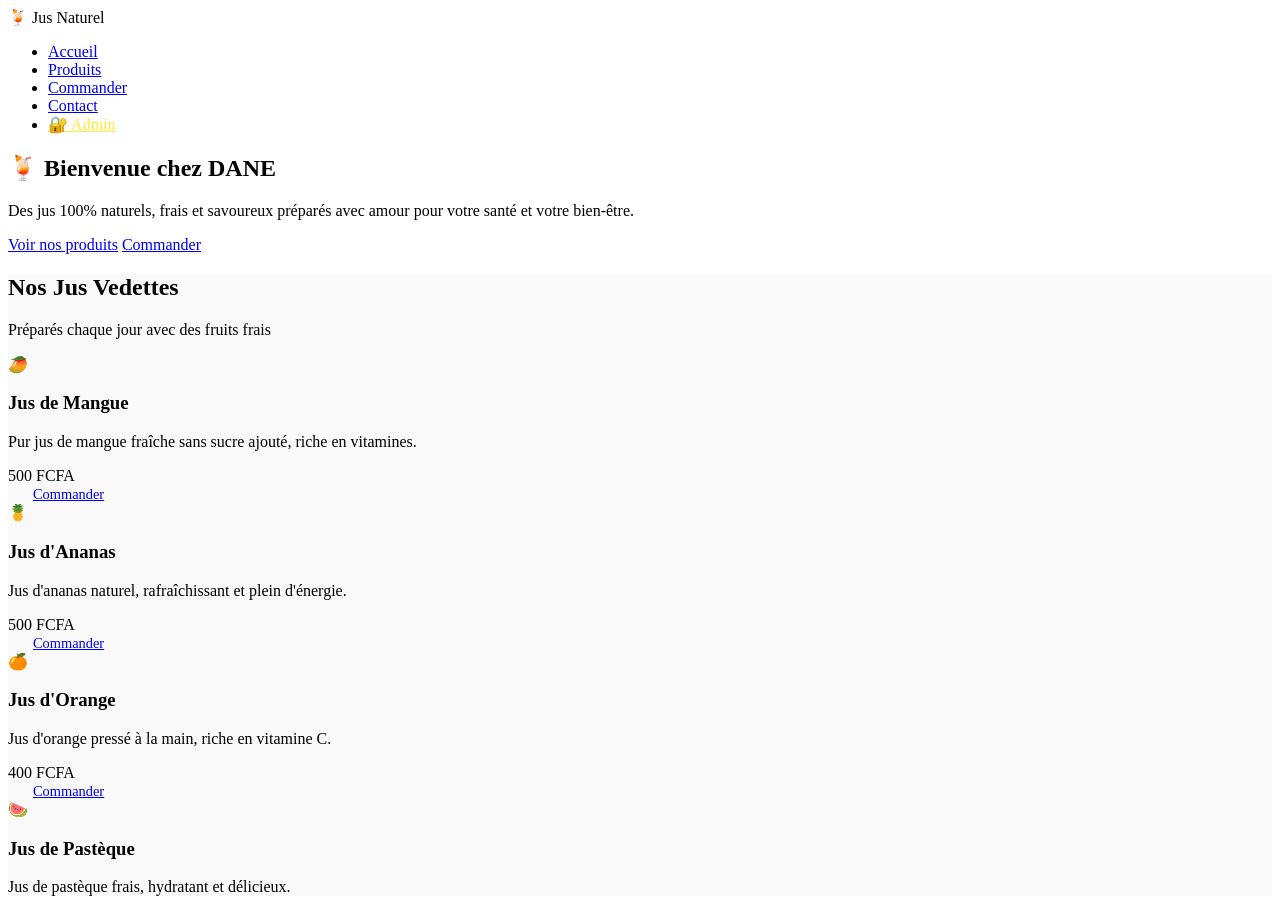
==== index.html @ 98223a1c "premier commit" ====
<!DOCTYPE html>
<html lang="fr">
<head>
    <meta charset="UTF-8">
    <meta name="viewport" content="width=device-width, initial-scale=1.0">
    <title>Jus Naturel — Maibossaa Dane Parfaite</title>
    <link rel="stylesheet" href="css/style.css">
</head>
<body>

<!-- NAVBAR -->
<nav class="navbar">
    <div class="logo">🍹 Jus Naturel</div>
    <ul>
        <li><a href="/index.html">Accueil</a></li>
        <li><a href="pages/produits.html">Produits</a></li>
        <li><a href="pages/commande.html">Commander</a></li>
        <li><a href="pages/contact.html">Contact</a></li>
        <li><a href="#" onclick="ouvrirAdmin()" style="color:#ffeb3b;">🔐 Admin</a></li>
    </ul>
</nav>

<!-- HERO -->
<section class="hero">
    <h1>🍹 Bienvenue chez DANE </h1>
    <p>Des jus 100% naturels, frais et savoureux préparés avec amour pour votre santé et votre bien-être.</p>
    <div>
        <a href="pages/produits.html" class="btn">Voir nos produits</a>
        <a href="pages/commande.html" class="btn btn-outline">Commander</a>
    </div>
</section>

<!-- NOS PRODUITS VEDETTES -->
<section style="background:#f9f9f9;">
    <h2 class="section-title">Nos Jus Vedettes</h2>
    <p class="section-subtitle">Préparés chaque jour avec des fruits frais</p>
    <div class="produits-grid">
        <div class="produit-card">
            <div class="icon">🥭</div>
            <h3>Jus de Mangue</h3>
            <p>Pur jus de mangue fraîche sans sucre ajouté, riche en vitamines.</p>
            <div class="prix">500 FCFA</div>
            <a href="pages/commande.html" class="btn" style="font-size:0.9rem;padding:10px 25px;">Commander</a>
        </div>
        <div class="produit-card">
            <div class="icon">🍍</div>
            <h3>Jus d'Ananas</h3>
            <p>Jus d'ananas naturel, rafraîchissant et plein d'énergie.</p>
            <div class="prix">500 FCFA</div>
            <a href="pages/commande.html" class="btn" style="font-size:0.9rem;padding:10px 25px;">Commander</a>
        </div>
        <div class="produit-card">
            <div class="icon">🍊</div>
            <h3>Jus d'Orange</h3>
            <p>Jus d'orange pressé à la main, riche en vitamine C.</p>
            <div class="prix">400 FCFA</div>
            <a href="pages/commande.html" class="btn" style="font-size:0.9rem;padding:10px 25px;">Commander</a>
        </div>
        <div class="produit-card">
            <div class="icon">🍉</div>
            <h3>Jus de Pastèque</h3>
            <p>Jus de pastèque frais, hydratant et délicieux.</p>
            <div
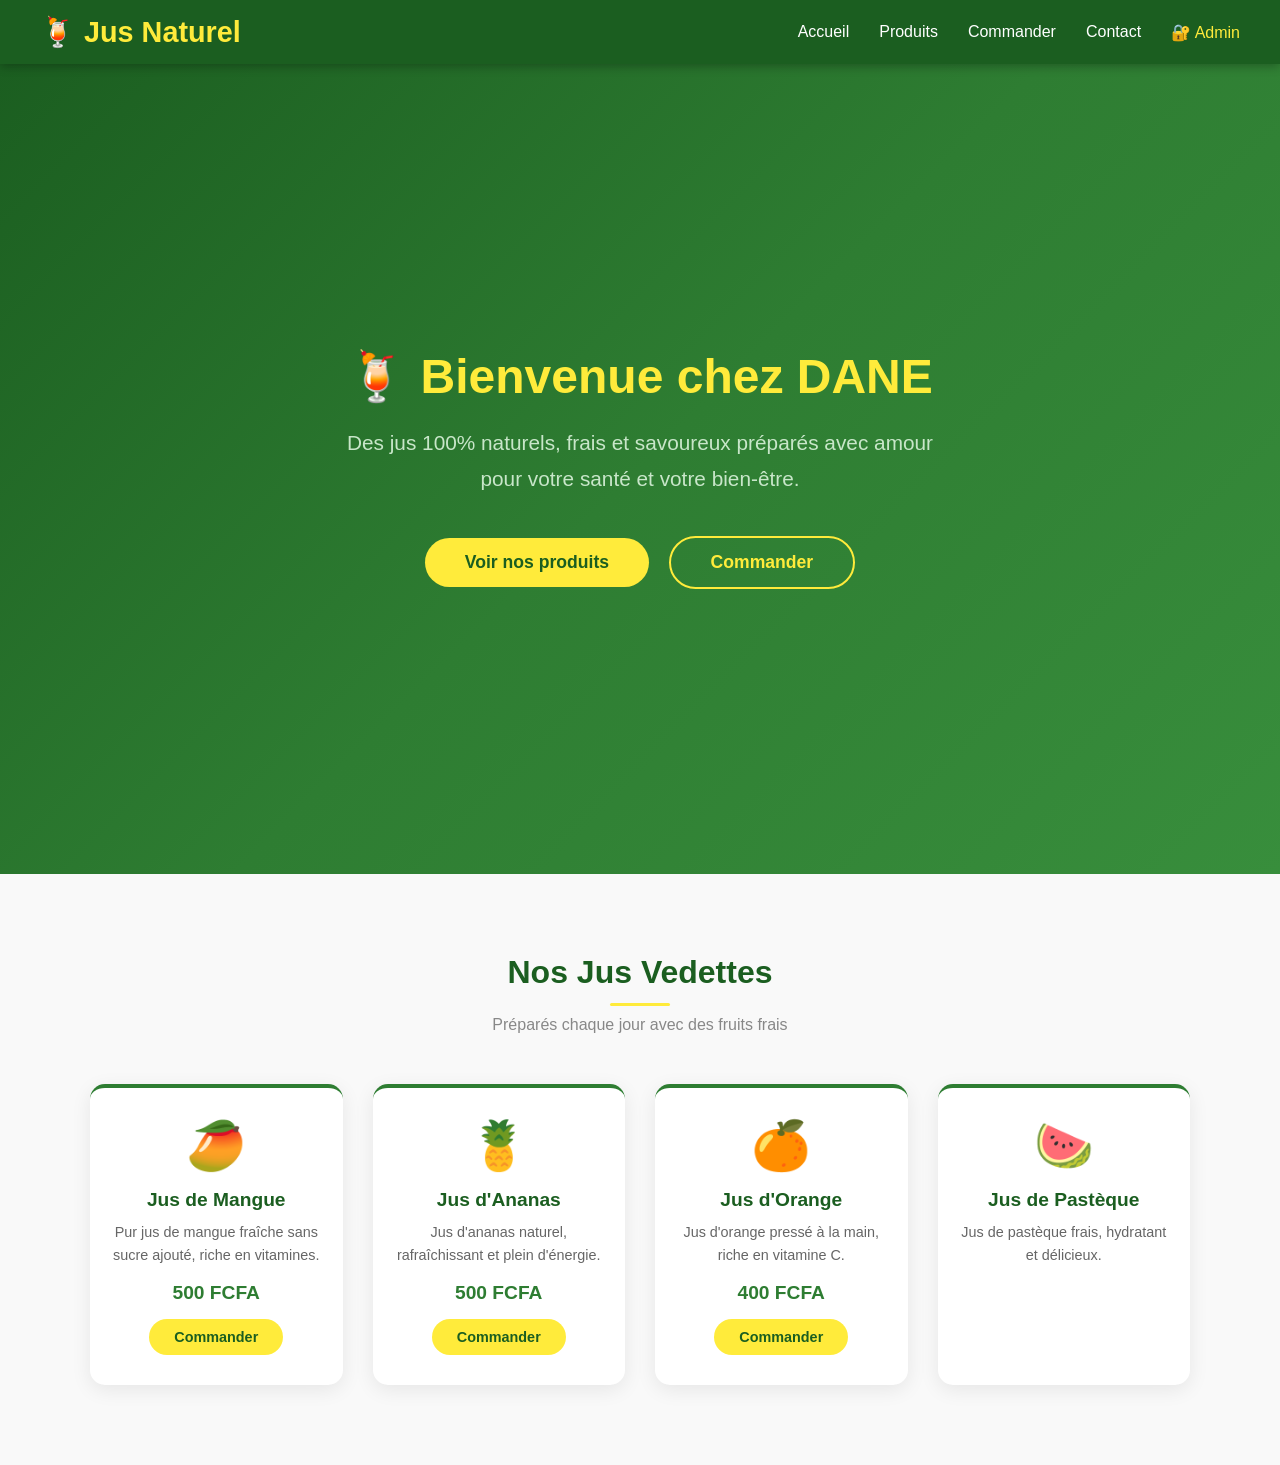
==== commit f0ab5072: "correction css et galerie" ====
--- a/index.html
+++ b/index.html
@@ -4,7 +4,7 @@
     <meta charset="UTF-8">
     <meta name="viewport" content="width=device-width, initial-scale=1.0">
     <title>Jus Naturel — Maibossaa Dane Parfaite</title>
-    <link rel="stylesheet" href="css/style.css">
+    <link rel="stylesheet" href="style.css">
 </head>
 <body>
 
--- a/style.css
+++ b/style.css
@@ -0,0 +1,363 @@
+/* ===== RESET & BASE ===== */
+* {
+    margin: 0;
+    padding: 0;
+    box-sizing: border-box;
+}
+
+body {
+    font-family: 'Segoe UI', Tahoma, Geneva, Verdana, sans-serif;
+    color: #333;
+    background: #fff;
+}
+
+a {
+    text-decoration: none;
+    color: inherit;
+}
+
+/* ===== NAVBAR ===== */
+.navbar {
+    background: #1b5e20;
+    padding: 15px 40px;
+    display: flex;
+    justify-content: space-between;
+    align-items: center;
+    position: sticky;
+    top: 0;
+    z-index: 100;
+    box-shadow: 0 2px 10px rgba(0,0,0,0.3);
+}
+
+.navbar .logo {
+    color: #ffeb3b;
+    font-size: 1.8rem;
+    font-weight: 700;
+}
+
+.navbar ul {
+    list-style: none;
+    display: flex;
+    gap: 30px;
+}
+
+.navbar ul li a {
+    color: #fff;
+    font-size: 1rem;
+    transition: color 0.3s;
+}
+
+.navbar ul li a:hover {
+    color: #ffeb3b;
+}
+
+/* ===== HERO ===== */
+.hero {
+    background: linear-gradient(135deg, #1b5e20 0%, #2e7d32 50%, #388e3c 100%);
+    color: #fff;
+    text-align: center;
+    padding: 100px 20px;
+    min-height: 90vh;
+    display: flex;
+    flex-direction: column;
+    justify-content: center;
+    align-items: center;
+}
+
+.hero h1 {
+    font-size: 3rem;
+    margin-bottom: 20px;
+    color: #ffeb3b;
+}
+
+.hero p {
+    font-size: 1.3rem;
+    max-width: 600px;
+    margin-bottom: 40px;
+    color: #c8e6c9;
+    line-height: 1.7;
+}
+
+/* ===== BOUTONS ===== */
+.btn {
+    background: #ffeb3b;
+    color: #1b5e20;
+    padding: 14px 40px;
+    border: none;
+    border-radius: 30px;
+    font-size: 1.1rem;
+    cursor: pointer;
+    font-weight: 700;
+    transition: background 0.3s, transform 0.2s;
+    display: inline-block;
+}
+
+.btn:hover {
+    background: #fdd835;
+    transform: translateY(-2px);
+}
+
+.btn-outline {
+    background: transparent;
+    border: 2px solid #ffeb3b;
+    color: #ffeb3b;
+    margin-left: 15px;
+}
+
+.btn-outline:hover {
+    background: #ffeb3b;
+    color: #1b5e20;
+}
+
+/* ===== SECTIONS ===== */
+section {
+    padding: 80px 40px;
+}
+
+.section-title {
+    text-align: center;
+    font-size: 2rem;
+    color: #1b5e20;
+    margin-bottom: 10px;
+}
+
+.section-title::after {
+    content: '';
+    display: block;
+    width: 60px;
+    height: 3px;
+    background: #ffeb3b;
+    margin: 12px auto 0;
+    border-radius: 2px;
+}
+
+.section-subtitle {
+    text-align: center;
+    color: #888;
+    margin-bottom: 50px;
+}
+
+/* ===== PRODUITS CARDS ===== */
+.produits-grid {
+    display: grid;
+    grid-template-columns: repeat(auto-fit, minmax(240px, 1fr));
+    gap: 30px;
+    max-width: 1100px;
+    margin: 0 auto;
+}
+
+.produit-card {
+    background: #fff;
+    border-radius: 15px;
+    padding: 30px 20px;
+    text-align: center;
+    box-shadow: 0 5px 20px rgba(0,0,0,0.08);
+    transition: transform 0.3s, box-shadow 0.3s;
+    border-top: 4px solid #2e7d32;
+}
+
+.produit-card:hover {
+    transform: translateY(-8px);
+    box-shadow: 0 15px 40px rgba(46,125,50,0.2);
+}
+
+.produit-card .icon {
+    font-size: 3rem;
+    margin-bottom: 15px;
+}
+
+.produit-card h3 {
+    font-size: 1.2rem;
+    color: #1b5e20;
+    margin-bottom: 10px;
+}
+
+.produit-card p {
+    color: #666;
+    font-size: 0.9rem;
+    margin-bottom: 15px;
+    line-height: 1.6;
+}
+
+.produit-card .prix {
+    color: #2e7d32;
+    font-weight: 700;
+    font-size: 1.2rem;
+    margin-bottom: 15px;
+}
+
+/* ===== GALERIE ===== */
+.galerie-grid {
+    display: grid;
+    grid-template-columns: repeat(auto-fit, minmax(250px, 1fr));
+    gap: 20px;
+    max-width: 1100px;
+    margin: 0 auto;
+}
+
+.galerie-item {
+    position: relative;
+    overflow: hidden;
+    border-radius: 12px;
+}
+
+.galerie-item img {
+    width: 50%;
+    height: 50px;
+    object-fit: cover;
+    object-position: center;
+    border-radius: 6px;
+    transition: transform 0.2s;
+    display: block;
+}
+
+.galerie-item:hover img {
+    transform: scale(1.08);
+}
+
+.galerie-item .overlay {
+    position: absolute;
+    bottom: 0; left: 0; right: 0;
+    background: linear-gradient(transparent, rgba(27,94,32,0.85));
+    color: #fff;
+    padding: 20px 15px;
+    opacity: 0;
+    transition: opacity 0.3s;
+}
+
+.galerie-item:hover .overlay {
+    opacity: 1;
+}
+
+/* ===== FORMULAIRE ===== */
+.form-container {
+    max-width: 600px;
+    margin: 0 auto;
+    background: #fff;
+    padding: 40px;
+    border-radius: 15px;
+    box-shadow: 0 5px 30px rgba(0,0,0,0.1);
+}
+
+.form-group {
+    margin-bottom: 20px;
+}
+
+.form-group label {
+    display: block;
+    margin-bottom: 8px;
+    color: #1b5e20;
+    font-weight: 500;
+}
+
+.form-group input,
+.form-group select,
+.form-group textarea {
+    width: 100%;
+    padding: 12px 15px;
+    border: 2px solid #eee;
+    border-radius: 8px;
+    font-size: 1rem;
+    transition: border-color 0.3s;
+    font-family: inherit;
+}
+
+.form-group input:focus,
+.form-group select:focus,
+.form-group textarea:focus {
+    outline: none;
+    border-color: #2e7d32;
+}
+
+/* ===== CONTACT ===== */
+.contact-grid {
+    display: grid;
+    grid-template-columns: 1fr 1fr;
+    gap: 50px;
+    max-width: 1000px;
+    margin: 0 auto;
+}
+
+.contact-item {
+    display: flex;
+    align-items: flex-start;
+    gap: 15px;
+    margin-bottom: 25px;
+}
+
+.contact-item .icon {
+    font-size: 1.5rem;
+    width: 45px;
+    height: 45px;
+    background: #e8f5e9;
+    border-radius: 50%;
+    display: flex;
+    align-items: center;
+    justify-content: center;
+    flex-shrink: 0;
+}
+
+.contact-item p { color: #444; line-height: 1.6; }
+.contact-item strong { color: #1b5e20; display: block; margin-bottom: 4px; }
+
+/* ===== ADMIN ===== */
+.admin-overlay {
+    display: none;
+    position: fixed;
+    top: 0; left: 0;
+    width: 100%; height: 100%;
+    background: rgba(0,0,0,0.7);
+    z-index: 999;
+    justify-content: center;
+    align-items: center;
+}
+
+.admin-overlay.active {
+    display: flex;
+}
+
+.admin-box {
+    background: #fff;
+    padding: 40px;
+    border-radius: 20px;
+    width: 100%;
+    max-width: 400px;
+    text-align: center;
+}
+
+.admin-box .logo {
+    font-size: 1.8rem;
+    color: #1b5e20;
+    font-weight: 700;
+    margin-bottom: 20px;
+}
+
+/* ===== FOOTER ===== */
+footer {
+    background: #1b5e20;
+    color: #c8e6c9;
+    text-align: center;
+    padding: 30px 20px;
+    font-size: 0.9rem;
+}
+
+footer span { color: #ffeb3b; }
+
+/* ===== ALERTES ===== */
+.alert {
+    padding: 12px 20px;
+    border-radius: 8px;
+    margin-bottom: 20px;
+    font-size: 0.95rem;
+}
+
+.alert-success { background: #d4edda; color: #155724; }
+.alert-error   { background: #f8d7da; color: #721c24; }
+
+/* ===== RESPONSIVE ===== */
+@media (max-width: 768px) {
+    .navbar { padding: 15px 20px; flex-direction: column; gap: 15px; }
+    .hero h1 { font-size: 2rem; }
+    section { padding: 60px 20px; }
+    .contact-grid { grid-template-columns: 1fr; }
+}
